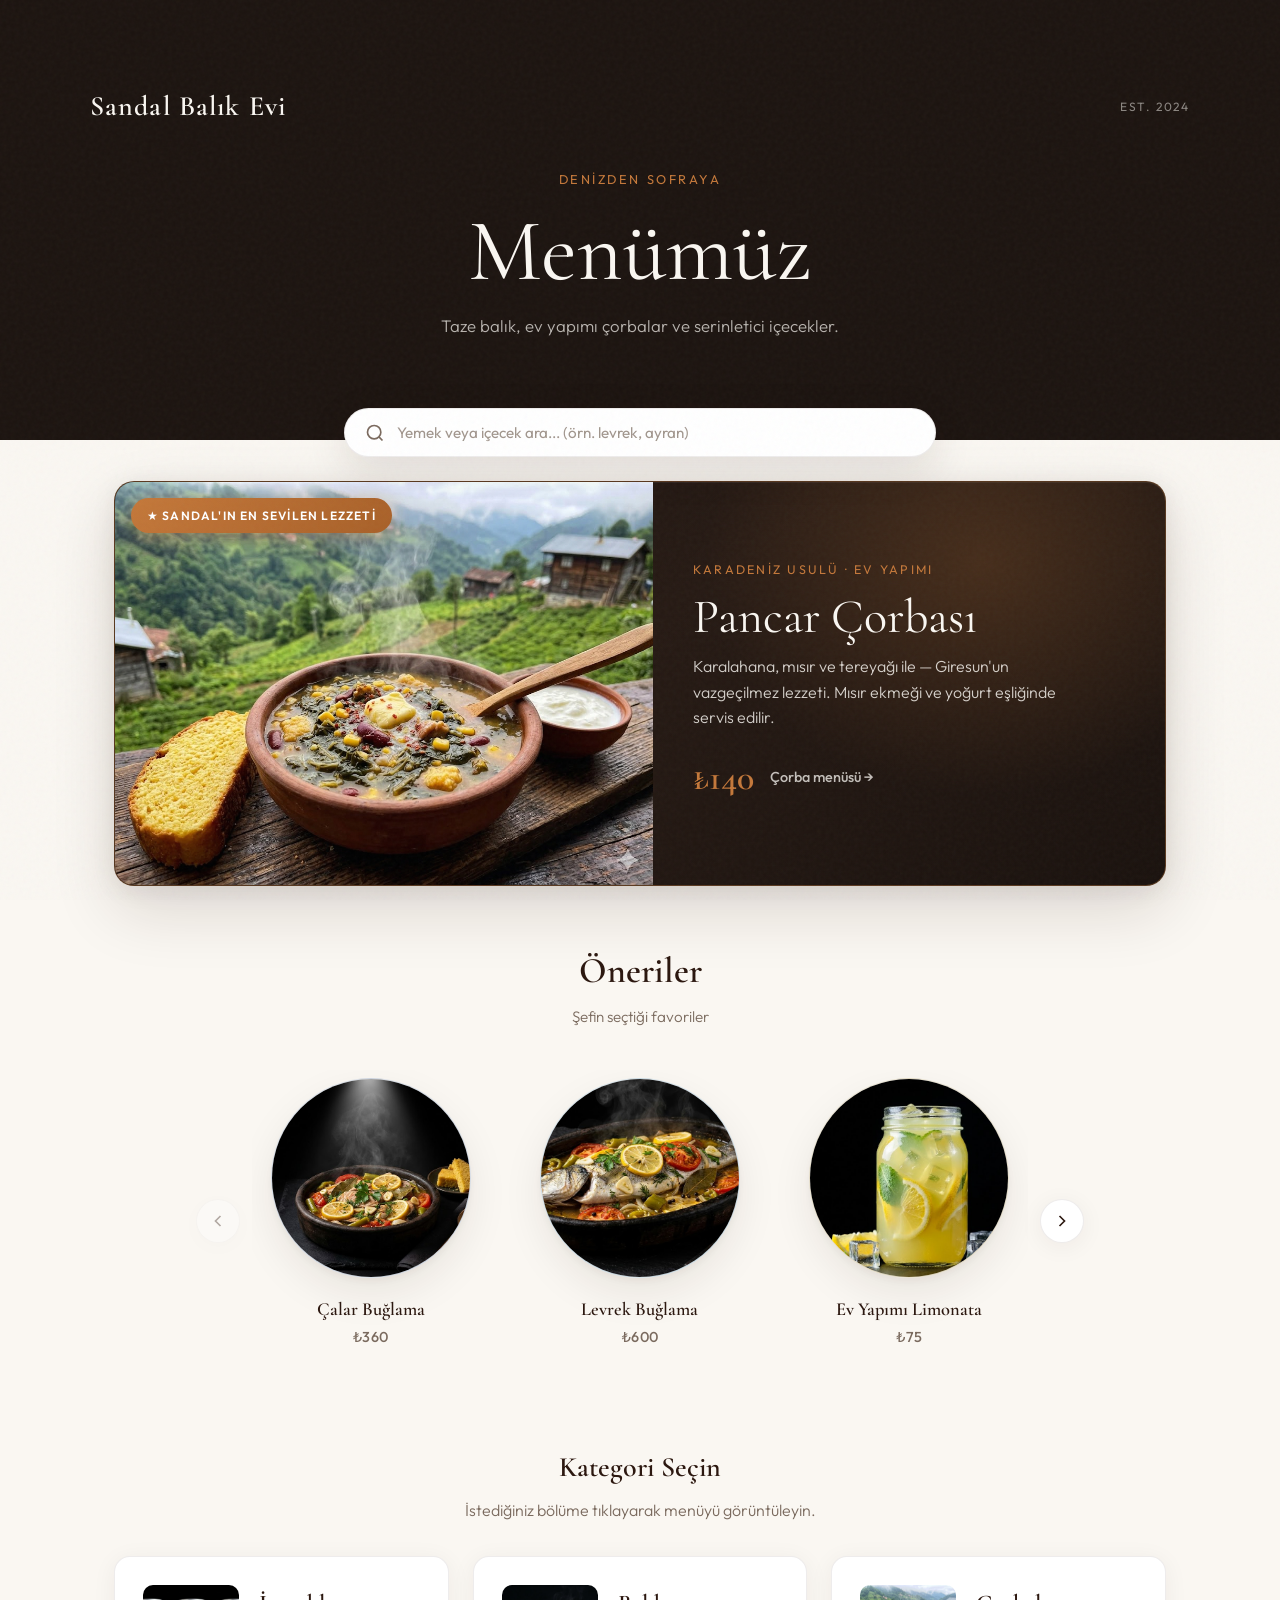
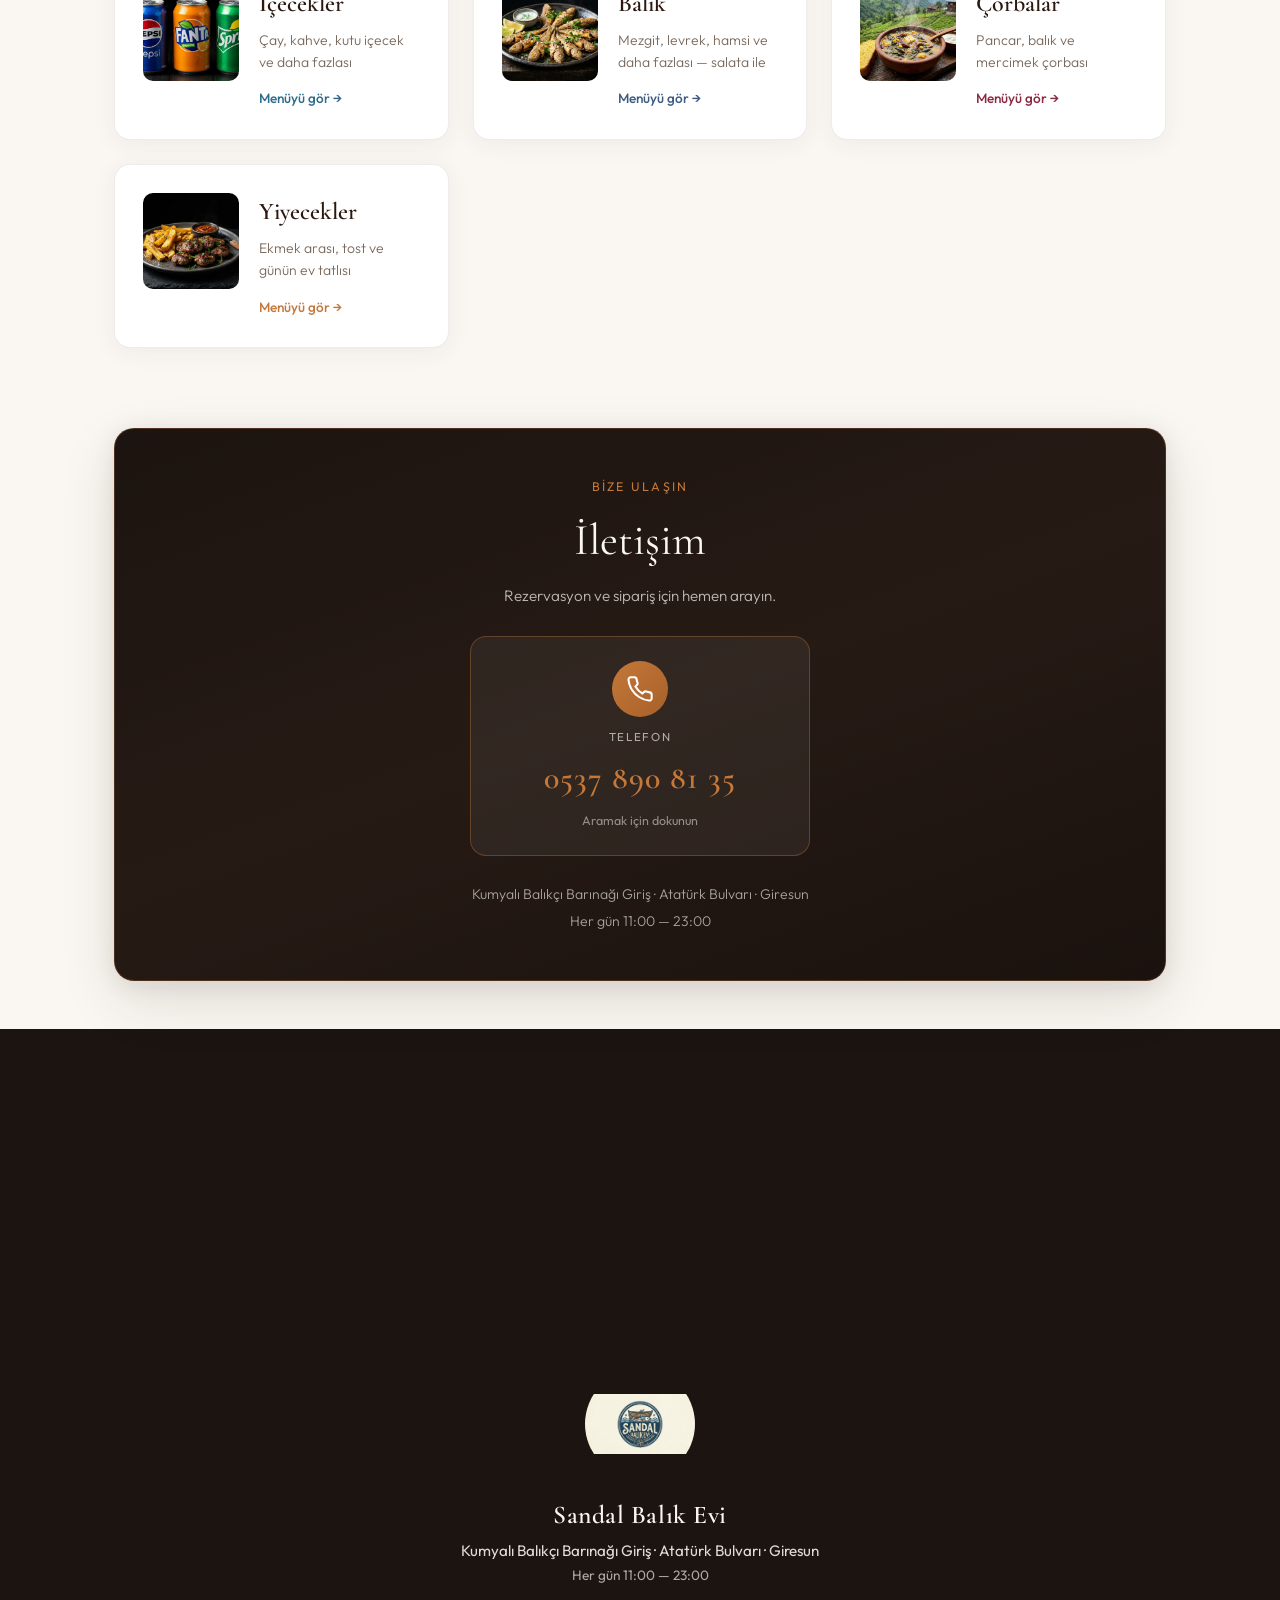
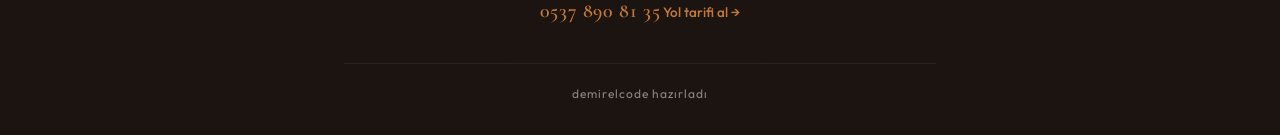
==== index.html @ d38db7f5 "Add files via upload" ====
<!DOCTYPE html>
<html lang="tr">
<head>
  <meta charset="UTF-8" />
  <meta name="viewport" content="width=device-width, initial-scale=1.0" />
  <title>Sandal Balık Evi — Menü</title>
  <link rel="preconnect" href="https://fonts.googleapis.com" />
  <link rel="preconnect" href="https://fonts.gstatic.com" crossorigin />
  <link href="https://fonts.googleapis.com/css2?family=Cormorant+Garamond:ital,wght@0,400;0,600;1,400&family=Outfit:wght@300;400;500;600&display=swap" rel="stylesheet" />
  <link rel="stylesheet" href="styles.css" />
</head>
<body class="home-page">
  <div class="grain"></div>

  <header class="hero hero-home">
    <img class="media-bg" src="images/hero/menu.jpg" alt="" loading="eager" onerror="this.remove()" />
    <div class="media-overlay hero-overlay"></div>
    <nav class="nav">
      <span class="logo">Sandal Balık Evi</span>
      <span class="nav-tag">Est. 2024</span>
    </nav>
    <div class="hero-content">
      <p class="hero-eyebrow">Denizden sofraya</p>
      <h1>Menümüz</h1>
      <p class="hero-desc">Taze balık, ev yapımı çorbalar ve serinletici içecekler.</p>
    </div>
  </header>

  <main>
    <section class="search-section">
      <div class="search-wrap">
        <svg class="search-icon" width="20" height="20" viewBox="0 0 24 24" fill="none" stroke="currentColor" stroke-width="2">
          <circle cx="11" cy="11" r="8"/><path d="m21 21-4.3-4.3"/>
        </svg>
        <input
          type="search"
          id="menuSearch"
          class="search-input"
          placeholder="Yemek veya içecek ara... (örn. levrek, ayran)"
          autocomplete="off"
        />
        <button type="button" class="search-clear" id="searchClear" aria-label="Aramayı temizle" hidden>✕</button>
      </div>
      <div class="search-results" id="searchResults" hidden></div>
    </section>

    <section class="featured-spotlight animate-on-scroll" id="featuredSpotlight">
      <a href="corba.html" class="featured-spotlight-link">
        <div class="featured-spotlight-inner">
          <div class="featured-spotlight-glow" aria-hidden="true"></div>
          <div class="featured-spotlight-media">
            <img src="images/corba/pancar.png" alt="Pancar Çorbası" loading="lazy" />
            <span class="featured-badge">★ Sandal'ın En Sevilen Lezzeti</span>
          </div>
          <div class="featured-spotlight-content">
            <p class="featured-eyebrow">Karadeniz usulü · ev yapımı</p>
            <h2>Pancar Çorbası</h2>
            <p class="featured-desc">Karalahana, mısır ve tereyağı ile — Giresun'un vazgeçilmez lezzeti. Mısır ekmeği ve yoğurt eşliğinde servis edilir.</p>
            <div class="featured-meta">
              <span class="featured-price">₺140</span>
              <span class="featured-cta">Çorba menüsü →</span>
            </div>
          </div>
        </div>
      </a>
    </section>

    <section class="carousel-section" id="homeContent">
      <div class="carousel-header">
        <h2>Öneriler</h2>
        <p>Şefin seçtiği favoriler</p>
      </div>

      <div class="carousel">
        <button type="button" class="carousel-btn carousel-prev" id="carouselPrev" aria-label="Önceki">
          <svg width="20" height="20" viewBox="0 0 24 24" fill="none" stroke="currentColor" stroke-width="2"><path d="m15 18-6-6 6-6"/></svg>
        </button>

        <div class="carousel-viewport">
          <div class="carousel-track" id="carouselTrack">
            <a href="balik.html" class="carousel-item">
              <div class="carousel-photo" style="--accent: #3D5A80;">
                <img src="images/oneriler/calar-buglama.png" alt="Çalar Buğlama" loading="lazy" />
              </div>
              <h3>Çalar Buğlama</h3>
              <p class="carousel-price">₺360</p>
            </a>

            <a href="balik.html" class="carousel-item">
              <div class="carousel-photo" style="--accent: #2E6B8A;">
                <img src="images/oneriler/levrek-buglama.png" alt="Levrek Buğlama" loading="lazy" />
              </div>
              <h3>Levrek Buğlama</h3>
              <p class="carousel-price">₺600</p>
            </a>

            <a href="icecekler.html" class="carousel-item">
              <div class="carousel-photo" style="--accent: #8B6914;">
                <img src="images/oneriler/limonata.png" alt="Ev Yapımı Limonata" loading="lazy" />
              </div>
              <h3>Ev Yapımı Limonata</h3>
              <p class="carousel-price">₺75</p>
            </a>

            <a href="corba.html" class="carousel-item">
              <div class="carousel-photo" style="--accent: #8B2942;">
                <img src="images/oneriler/pancar-corbasi.png" alt="Pancar Çorbası" loading="lazy" />
              </div>
              <h3>Pancar Çorbası</h3>
              <p class="carousel-price">₺140</p>
            </a>

            <a href="balik.html" class="carousel-item">
              <div class="carousel-photo" style="--accent: #6B4226;">
                <img src="images/oneriler/hamsi-boregi.png" alt="Hamsi Böreği" loading="lazy" />
              </div>
              <h3>Hamsi Böreği</h3>
            </a>
          </div>
        </div>

        <button type="button" class="carousel-btn carousel-next" id="carouselNext" aria-label="Sonraki">
          <svg width="20" height="20" viewBox="0 0 24 24" fill="none" stroke="currentColor" stroke-width="2"><path d="m9 18 6-6-6-6"/></svg>
        </button>
      </div>
    </section>

    <section class="section-intro" id="categoryIntro">
      <h2>Kategori Seçin</h2>
      <p>İstediğiniz bölüme tıklayarak menüyü görüntüleyin.</p>
    </section>

    <section class="category-grid" id="categoryGrid">
      <a href="icecekler.html" class="category-card" style="--accent: #2E6B8A;">
        <div class="category-photo">
          <img src="images/icecekler/kutu-icecek.png" alt="" loading="lazy" />
        </div>
        <div class="category-info">
          <h2>İçecekler</h2>
          <p>Çay, kahve, kutu içecek ve daha fazlası</p>
          <span class="category-link">Menüyü gör →</span>
        </div>
      </a>

      <a href="balik.html" class="category-card" style="--accent: #3D5A80;">
        <div class="category-photo">
          <img src="images/kategori/balik.jpg" alt="" loading="lazy" onerror="this.src='images/mezgit.png'" />
        </div>
        <div class="category-info">
          <h2>Balık</h2>
          <p>Mezgit, levrek, hamsi ve daha fazlası — salata ile</p>
          <span class="category-link">Menüyü gör →</span>
        </div>
      </a>

      <a href="corba.html" class="category-card" style="--accent: #8B2942;">
        <div class="category-photo">
          <img src="images/corba/pancar.png" alt="" loading="lazy" />
        </div>
        <div class="category-info">
          <h2>Çorbalar</h2>
          <p>Pancar, balık ve mercimek çorbası</p>
          <span class="category-link">Menüyü gör →</span>
        </div>
      </a>

      <a href="yiyecekler.html" class="category-card" style="--accent: #C4783A;">
        <div class="category-photo">
          <img src="images/yiyecekler/kofte-ekmek.png" alt="" loading="lazy" />
        </div>
        <div class="category-info">
          <h2>Yiyecekler</h2>
          <p>Ekmek arası, tost ve günün ev tatlısı</p>
          <span class="category-link">Menüyü gör →</span>
        </div>
      </a>
    </section>

    <section class="contact-section animate-on-scroll" id="contactSection">
      <div class="contact-inner">
        <p class="contact-eyebrow">Bize ulaşın</p>
        <h2 class="contact-title">İletişim</h2>
        <p class="contact-desc">Rezervasyon ve sipariş için hemen arayın.</p>

        <a href="tel:+905378908135" class="contact-phone-card">
          <span class="contact-phone-icon" aria-hidden="true">
            <svg width="28" height="28" viewBox="0 0 24 24" fill="none" stroke="currentColor" stroke-width="1.75">
              <path d="M22 16.92v3a2 2 0 0 1-2.18 2 19.79 19.79 0 0 1-8.63-3.07 19.5 19.5 0 0 1-6-6 19.79 19.79 0 0 1-3.07-8.67A2 2 0 0 1 4.11 2h3a2 2 0 0 1 2 1.72c.127.96.361 1.903.7 2.81a2 2 0 0 1-.45 2.11L8.09 9.91a16 16 0 0 0 6 6l1.27-1.27a2 2 0 0 1 2.11-.45c.907.339 1.85.573 2.81.7A2 2 0 0 1 22 16.92z"/>
            </svg>
          </span>
          <span class="contact-phone-label">Telefon</span>
          <span class="contact-phone-number">0537 890 81 35</span>
          <span class="contact-phone-hint">Aramak için dokunun</span>
        </a>

        <div class="contact-details">
          <p>Kumyalı Balıkçı Barınağı Giriş · Atatürk Bulvarı · Giresun</p>
          <p>Her gün 11:00 — 23:00</p>
        </div>
      </div>
    </section>
  </main>

  <footer class="footer">
    <div class="footer-map">
      <iframe
        src="https://maps.google.com/maps?q=Kumyal%C4%B1+Bal%C4%B1k%C3%A7%C4%B1+Bar%C4%B1na%C4%9F%C4%B1+Giri%C5%9F,+Atat%C3%BCrk+Bulvar%C4%B1,+Giresun&hl=tr&z=17&output=embed"
        allowfullscreen=""
        loading="lazy"
        referrerpolicy="no-referrer-when-downgrade"
        title="Sandal Balık Evi — Giresun Balıkçı Barınağı girişi"
      ></iframe>
    </div>
    <div class="footer-inner">
      <img src="images/sandal-logo.png" alt="Sandal Balık Evi logosu" class="footer-logo" width="110" height="110" />
      <div class="footer-details">
        <h3 class="footer-title">Sandal Balık Evi</h3>
        <p class="footer-address">Kumyalı Balıkçı Barınağı Giriş · Atatürk Bulvarı · Giresun</p>
        <p class="footer-hours">Her gün 11:00 — 23:00</p>
        <a href="tel:+905378908135" class="footer-phone">0537 890 81 35</a>
        <a
          href="https://www.google.com/maps/dir/?api=1&destination=Kumyal%C4%B1+Bal%C4%B1k%C3%A7%C4%B1+Bar%C4%B1na%C4%9F%C4%B1+Giri%C5%9F,+Atat%C3%BCrk+Bulvar%C4%B1,+Giresun&travelmode=driving"
          class="footer-map-link"
          target="_blank"
          rel="noopener noreferrer"
        >Yol tarifi al →</a>
      </div>
      <p class="footer-credit">demirelcode hazırladı</p>
    </div>
  </footer>

  <script src="animations.js"></script>
  <script src="index.js"></script>
</body>
</html>
---- styles.css ----
/* ── Design tokens ── */
:root {
  --bg: #FAF7F2;
  --bg-dark: #1C1410;
  --surface: #FFFFFF;
  --text: #2C1810;
  --text-muted: #7A6A5E;
  --accent: #C4783A;
  --accent-soft: rgba(196, 120, 58, 0.12);
  --border: rgba(44, 24, 16, 0.08);
  --radius: 16px;
  --radius-sm: 10px;
  --shadow: 0 4px 24px rgba(44, 24, 16, 0.06);
  --shadow-hover: 0 12px 40px rgba(44, 24, 16, 0.12);
  --font-display: 'Cormorant Garamond', Georgia, serif;
  --font-body: 'Outfit', system-ui, sans-serif;
  --transition: 0.3s cubic-bezier(0.4, 0, 0.2, 1);
  --hero-overlay: rgba(28, 20, 16, 0.82);
  --hero-overlay-deep: rgba(28, 20, 16, 0.92);
}

*, *::before, *::after {
  box-sizing: border-box;
  margin: 0;
  padding: 0;
}

html {
  scroll-behavior: smooth;
}

body {
  font-family: var(--font-body);
  background: var(--bg);
  color: var(--text);
  line-height: 1.6;
  min-height: 100vh;
  overflow-x: hidden;
}

/* Subtle paper texture overlay */
.grain {
  position: fixed;
  inset: 0;
  pointer-events: none;
  z-index: 9999;
  opacity: 0.035;
  background-image: url("data:image/svg+xml,%3Csvg viewBox='0 0 256 256' xmlns='http://www.w3.org/2000/svg'%3E%3Cfilter id='n'%3E%3CfeTurbulence type='fractalNoise' baseFrequency='0.85' numOctaves='4' stitchTiles='stitch'/%3E%3C/filter%3E%3Crect width='100%25' height='100%25' filter='url(%23n)'/%3E%3C/svg%3E");
}

/* ── Hero ── */
.hero {
  position: relative;
  background: var(--bg-dark);
  color: #FAF7F2;
  min-height: clamp(300px, 52vw, 440px);
  padding: 2rem 1.5rem 3.5rem;
  text-align: center;
  overflow: hidden;
  display: flex;
  flex-direction: column;
  justify-content: center;
}

.media-bg {
  position: absolute;
  inset: 0;
  width: 100%;
  height: 100%;
  object-fit: cover;
  object-position: center;
  z-index: 0;
}

.media-overlay {
  position: absolute;
  inset: 0;
  z-index: 1;
  background: linear-gradient(
    to bottom,
    var(--hero-overlay) 0%,
    var(--hero-overlay-deep) 100%
  );
  pointer-events: none;
}

.hero::before {
  content: '';
  position: absolute;
  inset: 0;
  z-index: 1;
  pointer-events: none;
  animation: heroGlow 8s ease-in-out infinite;
  background: radial-gradient(ellipse 50% 40% at 80% 20%, rgba(196, 120, 58, 0.1) 0%, transparent 60%);
}

.hero-home::before {
  display: none;
}

.nav {
  display: flex;
  justify-content: space-between;
  align-items: center;
  max-width: 1100px;
  width: 100%;
  margin: 0 auto 2.5rem;
  position: relative;
  z-index: 2;
}

.logo {
  font-family: var(--font-display);
  font-size: 1.75rem;
  font-weight: 600;
  letter-spacing: 0.04em;
}

.nav-tag {
  font-size: 0.75rem;
  letter-spacing: 0.15em;
  text-transform: uppercase;
  opacity: 0.5;
}

.hero-content {
  position: relative;
  z-index: 2;
  max-width: 600px;
  margin: 0 auto;
}

.hero-eyebrow {
  font-size: 0.8rem;
  letter-spacing: 0.2em;
  text-transform: uppercase;
  color: var(--accent);
  margin-bottom: 1rem;
}

.hero h1 {
  font-family: var(--font-display);
  font-size: clamp(3rem, 10vw, 5.5rem);
  font-weight: 400;
  line-height: 1.05;
  margin-bottom: 1rem;
}

.hero-desc {
  font-size: 1.05rem;
  font-weight: 300;
  opacity: 0.7;
  max-width: 400px;
  margin: 0 auto;
}

.hero-scroll {
  position: absolute;
  bottom: 1.5rem;
  left: 50%;
  transform: translateX(-50%);
  font-size: 0.75rem;
  letter-spacing: 0.1em;
  opacity: 0.4;
  animation: bounce 2s ease-in-out infinite;
}

.hero-home {
  padding-bottom: 3rem;
  background: var(--bg-dark);
}

.hero-home .media-bg {
  opacity: 0.32;
  filter: brightness(0.55);
}

.hero-overlay {
  background: linear-gradient(
    to bottom,
    var(--hero-overlay) 0%,
    var(--hero-overlay-deep) 100%
  );
}

/* ── Search ── */
.search-section {
  max-width: 640px;
  margin: -2rem auto 0;
  padding: 0 1.5rem;
  position: relative;
  z-index: 10;
}

.search-wrap {
  display: flex;
  align-items: center;
  gap: 0.75rem;
  background: var(--surface);
  border: 1px solid var(--border);
  border-radius: 100px;
  padding: 0.85rem 1.25rem;
  box-shadow: var(--shadow-hover);
  transition: var(--transition);
}

.search-wrap:focus-within {
  border-color: var(--accent);
  box-shadow: 0 8px 32px rgba(196, 120, 58, 0.15);
}

.search-icon {
  flex-shrink: 0;
  color: var(--text-muted);
}

.search-input {
  flex: 1;
  border: none;
  outline: none;
  font-family: var(--font-body);
  font-size: 0.95rem;
  color: var(--text);
  background: transparent;
}

.search-input::placeholder {
  color: var(--text-muted);
  opacity: 0.7;
}

.search-clear {
  flex-shrink: 0;
  width: 28px;
  height: 28px;
  border: none;
  border-radius: 50%;
  background: var(--accent-soft);
  color: var(--accent);
  font-size: 0.75rem;
  cursor: pointer;
  transition: var(--transition);
}

.search-clear:hover {
  background: var(--accent);
  color: #fff;
}

.search-results {
  margin-top: 0.75rem;
  background: var(--surface);
  border: 1px solid var(--border);
  border-radius: var(--radius);
  box-shadow: var(--shadow-hover);
  overflow: hidden;
  max-height: 360px;
  overflow-y: auto;
  animation: slideDown 0.35s cubic-bezier(0.4, 0, 0.2, 1);
}

.search-result-item {
  display: flex;
  align-items: center;
  gap: 1rem;
  padding: 1rem 1.25rem;
  text-decoration: none;
  color: inherit;
  border-bottom: 1px solid var(--border);
  transition: var(--transition);
  animation: fadeInUp 0.4s cubic-bezier(0.4, 0, 0.2, 1) backwards;
}

.search-result-item:last-child {
  border-bottom: none;
}

.search-result-item:hover {
  background: var(--accent-soft);
}

.search-result-icon {
  font-size: 1.75rem;
  flex-shrink: 0;
}

.search-result-info {
  flex: 1;
  min-width: 0;
}

.search-result-info strong {
  display: block;
  font-weight: 500;
  margin-bottom: 0.15rem;
}

.search-result-info span {
  display: block;
  font-size: 0.8rem;
  color: var(--text-muted);
  white-space: nowrap;
  overflow: hidden;
  text-overflow: ellipsis;
}

.search-result-price {
  font-weight: 600;
  color: var(--accent);
  white-space: nowrap;
}

.search-empty {
  padding: 1.5rem;
  text-align: center;
  color: var(--text-muted);
  font-size: 0.9rem;
}

/* ── Carousel (Starbucks-style) ── */
.carousel-section {
  padding: 3rem 0 2rem;
  overflow: hidden;
}

.carousel-header {
  text-align: center;
  max-width: 600px;
  margin: 0 auto 2.5rem;
  padding: 0 1.5rem;
}

.carousel-header h2 {
  font-family: var(--font-display);
  font-size: clamp(1.75rem, 4vw, 2.25rem);
  font-weight: 600;
  margin-bottom: 0.35rem;
}

.carousel-header p {
  font-size: 0.95rem;
  color: var(--text-muted);
  font-weight: 300;
}

.carousel {
  display: flex;
  align-items: center;
  justify-content: center;
  gap: 0.75rem;
  max-width: 920px;
  margin: 0 auto;
  padding: 0 1rem;
}

.carousel-viewport {
  flex: 1;
  overflow: hidden;
  min-width: 0;
}

.carousel-track {
  --carousel-gap: 2rem;
  --visible-count: 3;
  display: flex;
  gap: var(--carousel-gap);
  overflow-x: auto;
  scroll-snap-type: x mandatory;
  scroll-behavior: smooth;
  -webkit-overflow-scrolling: touch;
  scrollbar-width: none;
  padding: 0.5rem 0 1.5rem;
}

.carousel-track::-webkit-scrollbar {
  display: none;
}

.carousel-item {
  flex: 0 0 calc((100% - (var(--visible-count) - 1) * var(--carousel-gap)) / var(--visible-count));
  scroll-snap-align: start;
  text-align: center;
  text-decoration: none;
  color: inherit;
  min-width: 0;
}

.carousel-item:hover .carousel-photo {
  animation: none;
  transform: scale(1.08);
  box-shadow:
    0 6px 12px rgba(44, 24, 16, 0.06),
    0 20px 48px rgba(44, 24, 16, 0.12);
}

.carousel-photo {
  width: 100%;
  max-width: clamp(130px, 28vw, 200px);
  aspect-ratio: 1;
  margin: 0 auto 1.25rem;
  border-radius: 50%;
  overflow: hidden;
  border: 1px solid color-mix(in srgb, var(--accent) 18%, transparent);
  box-shadow:
    0 4px 6px rgba(44, 24, 16, 0.04),
    0 16px 40px rgba(44, 24, 16, 0.08);
  background: linear-gradient(160deg, #fff 0%, color-mix(in srgb, var(--accent) 12%, #fff) 100%);
  transition: transform 0.45s cubic-bezier(0.4, 0, 0.2, 1), box-shadow 0.45s ease;
  animation: floatSoft 4s ease-in-out infinite;
}

.carousel-photo img {
  width: 100%;
  height: 100%;
  object-fit: cover;
  object-position: center;
  display: block;
}

.carousel-item:nth-child(even) .carousel-photo {
  animation-delay: -2s;
}

.carousel-item h3 {
  font-family: var(--font-display);
  font-size: 1.15rem;
  font-weight: 600;
  line-height: 1.25;
  margin-bottom: 0.35rem;
  padding: 0 0.25rem;
}

.carousel-price {
  font-size: 0.9rem;
  font-weight: 500;
  color: var(--text-muted);
  letter-spacing: 0.02em;
}

.carousel-btn {
  flex-shrink: 0;
  width: 44px;
  height: 44px;
  border-radius: 50%;
  border: 1px solid var(--border);
  background: var(--surface);
  color: var(--text);
  cursor: pointer;
  display: flex;
  align-items: center;
  justify-content: center;
  box-shadow: var(--shadow);
  transition: var(--transition);
}

.carousel-btn:hover {
  border-color: var(--accent);
  color: var(--accent);
  box-shadow: var(--shadow-hover);
}

.carousel-btn:disabled {
  opacity: 0.35;
  cursor: default;
  pointer-events: none;
}

@keyframes bounce {
  0%, 100% { transform: translateX(-50%) translateY(0); }
  50% { transform: translateX(-50%) translateY(6px); }
}

/* ── Home: category selection ── */
.section-intro {
  text-align: center;
  max-width: 500px;
  margin: 0 auto;
  padding: 2.5rem 1.5rem 1rem;
}

.section-intro h2 {
  font-family: var(--font-display);
  font-size: 1.75rem;
  font-weight: 600;
  margin-bottom: 0.5rem;
}

.section-intro p {
  color: var(--text-muted);
  font-weight: 300;
}

.category-grid {
  display: grid;
  grid-template-columns: repeat(auto-fit, minmax(min(100%, 280px), 1fr));
  gap: clamp(1rem, 3vw, 1.5rem);
  max-width: 1100px;
  margin: 0 auto;
  padding: 1rem clamp(1rem, 3vw, 1.5rem) 4rem;
}

.category-card {
  display: flex;
  align-items: flex-start;
  gap: 1.25rem;
  background: var(--surface);
  border-radius: var(--radius);
  padding: 1.75rem;
  border: 1px solid var(--border);
  box-shadow: var(--shadow);
  text-decoration: none;
  color: inherit;
  transition:
    transform 0.4s cubic-bezier(0.4, 0, 0.2, 1),
    box-shadow 0.4s cubic-bezier(0.4, 0, 0.2, 1),
    border-color 0.3s ease;
}

.category-card:hover {
  box-shadow: var(--shadow-hover);
  transform: translateY(-6px) scale(1.01);
  border-color: var(--accent);
}

.category-card:hover .category-photo {
  transform: scale(1.05);
}

.category-photo {
  flex-shrink: 0;
  width: clamp(72px, 20vw, 96px);
  height: clamp(72px, 20vw, 96px);
  border-radius: var(--radius-sm);
  overflow: hidden;
  background: linear-gradient(135deg, var(--accent) 0%, color-mix(in srgb, var(--accent) 60%, #000) 100%);
  transition: transform 0.4s cubic-bezier(0.4, 0, 0.2, 1);
}

.category-photo img {
  width: 100%;
  height: 100%;
  object-fit: cover;
  object-position: center;
  display: block;
}

.category-info h2 {
  font-family: var(--font-display);
  font-size: 1.5rem;
  font-weight: 600;
  margin-bottom: 0.35rem;
}

.category-info p {
  font-size: 0.875rem;
  color: var(--text-muted);
  font-weight: 300;
  margin-bottom: 0.75rem;
}

.category-link {
  font-size: 0.85rem;
  font-weight: 500;
  color: var(--accent);
}

/* ── Sub-pages header ── */
.page-header {
  position: relative;
  background: var(--bg-dark);
  color: #FAF7F2;
  min-height: clamp(220px, 40vw, 320px);
  padding: 1.5rem 1.5rem 2.5rem;
  overflow: hidden;
  display: flex;
  flex-direction: column;
  justify-content: center;
}

.page-header::before {
  display: none;
}

.page-header .media-bg {
  opacity: 0.32;
  filter: brightness(0.55);
}

.page-header .nav {
  margin-bottom: 1.5rem;
  z-index: 2;
}

.back-link {
  font-size: 0.875rem;
  color: #FAF7F2;
  text-decoration: none;
  opacity: 0.7;
  transition: var(--transition);
}

.back-link:hover {
  opacity: 1;
  color: var(--accent);
}

.page-header-content {
  position: relative;
  z-index: 2;
  text-align: center;
  max-width: 600px;
  margin: 0 auto;
}

.page-header-content h1 {
  font-family: var(--font-display);
  font-size: clamp(2.5rem, 8vw, 4rem);
  font-weight: 400;
  line-height: 1.1;
}

.page-note {
  text-align: center;
  max-width: 560px;
  margin: 0 auto;
  padding: 1.75rem 1.5rem 0.5rem;
  font-size: 0.9rem;
  color: var(--text-muted);
  font-weight: 400;
  line-height: 1.5;
  border-bottom: 1px solid var(--border);
  margin-bottom: 0.5rem;
}

.menu-section-title {
  max-width: 1100px;
  margin: 0 auto;
  padding: 2rem clamp(1rem, 3vw, 1.5rem) 0.75rem;
  font-family: var(--font-display);
  font-size: clamp(1.5rem, 4vw, 2rem);
  font-weight: 400;
  color: var(--text);
}

.menu-grid-compact {
  padding-top: 0.5rem;
}

/* ── Featured spotlight (Pancar Çorbası) ── */
.featured-spotlight {
  max-width: 1100px;
  margin: 0 auto;
  padding: 1.5rem clamp(1rem, 3vw, 1.5rem) 0.5rem;
}

.featured-spotlight-page {
  padding-top: 2rem;
}

.featured-spotlight-link {
  display: block;
  text-decoration: none;
  color: inherit;
}

.featured-spotlight-inner {
  position: relative;
  display: grid;
  grid-template-columns: minmax(0, 1.05fr) minmax(0, 1fr);
  align-items: stretch;
  background: linear-gradient(145deg, #1C1410 0%, #261a14 45%, #1a120e 100%);
  border-radius: calc(var(--radius) + 4px);
  overflow: hidden;
  border: 1px solid rgba(196, 120, 58, 0.35);
  box-shadow:
    0 4px 24px rgba(44, 24, 16, 0.08),
    0 24px 64px rgba(44, 24, 16, 0.14),
    inset 0 1px 0 rgba(255, 255, 255, 0.06);
  transition:
    transform 0.45s cubic-bezier(0.4, 0, 0.2, 1),
    box-shadow 0.45s ease,
    border-color 0.3s ease;
}

.featured-spotlight-link:hover .featured-spotlight-inner,
.featured-spotlight-page .featured-spotlight-inner:hover {
  transform: translateY(-4px);
  border-color: rgba(196, 120, 58, 0.55);
  box-shadow:
    0 8px 32px rgba(44, 24, 16, 0.1),
    0 32px 72px rgba(196, 120, 58, 0.12);
}

.featured-spotlight-glow {
  position: absolute;
  top: -40%;
  right: -10%;
  width: 55%;
  height: 120%;
  background: radial-gradient(ellipse, rgba(196, 120, 58, 0.22) 0%, transparent 68%);
  pointer-events: none;
  animation: featuredGlow 6s ease-in-out infinite;
}

@keyframes featuredGlow {
  0%, 100% { opacity: 0.5; transform: scale(1); }
  50% { opacity: 1; transform: scale(1.08); }
}

.featured-spotlight-media {
  position: relative;
  min-height: clamp(220px, 38vw, 320px);
  overflow: hidden;
}

.featured-spotlight-media img {
  width: 100%;
  height: 100%;
  object-fit: cover;
  object-position: center;
  display: block;
  transition: transform 0.6s cubic-bezier(0.4, 0, 0.2, 1);
}

.featured-spotlight-link:hover .featured-spotlight-media img,
.featured-spotlight-page .featured-spotlight-inner:hover .featured-spotlight-media img {
  transform: scale(1.05);
}

.featured-badge {
  position: absolute;
  top: 1rem;
  left: 1rem;
  display: inline-flex;
  align-items: center;
  gap: 0.35rem;
  background: linear-gradient(135deg, var(--accent) 0%, #a86028 100%);
  color: #fff;
  font-size: clamp(0.65rem, 2vw, 0.75rem);
  font-weight: 600;
  letter-spacing: 0.1em;
  text-transform: uppercase;
  padding: 0.5rem 1rem;
  border-radius: 100px;
  box-shadow: 0 4px 20px rgba(196, 120, 58, 0.45);
  animation: badgePulse 3s ease-in-out infinite;
}

@keyframes badgePulse {
  0%, 100% { box-shadow: 0 4px 20px rgba(196, 120, 58, 0.45); }
  50% { box-shadow: 0 4px 28px rgba(196, 120, 58, 0.65); }
}

.featured-spotlight-content {
  position: relative;
  z-index: 1;
  padding: clamp(1.5rem, 4vw, 2.5rem);
  color: #FAF7F2;
  display: flex;
  flex-direction: column;
  justify-content: center;
  gap: 0.65rem;
}

.featured-eyebrow {
  font-size: 0.78rem;
  letter-spacing: 0.18em;
  text-transform: uppercase;
  color: var(--accent);
  margin: 0;
}

.featured-spotlight-content h2 {
  font-family: var(--font-display);
  font-size: clamp(2rem, 5vw, 3rem);
  font-weight: 400;
  line-height: 1.1;
  margin: 0;
}

.featured-desc {
  font-size: clamp(0.9rem, 2.2vw, 1rem);
  font-weight: 300;
  line-height: 1.6;
  opacity: 0.82;
  margin: 0;
  max-width: 36ch;
}

.featured-meta {
  display: flex;
  flex-wrap: wrap;
  align-items: center;
  gap: 1rem;
  margin-top: 0.5rem;
}

.featured-price {
  font-family: var(--font-display);
  font-size: clamp(1.75rem, 4vw, 2.25rem);
  font-weight: 600;
  color: var(--accent);
}

.featured-cta {
  font-size: 0.9rem;
  font-weight: 500;
  color: #FAF7F2;
  opacity: 0.75;
  transition: opacity 0.3s ease, color 0.3s ease;
}

.featured-spotlight-link:hover .featured-cta {
  opacity: 1;
  color: var(--accent);
}

.featured-meta .tag {
  margin-top: 0;
  background: rgba(46, 94, 78, 0.35);
  color: #8fd4b8;
  border: 1px solid rgba(143, 212, 184, 0.25);
}

@media (max-width: 720px) {
  .featured-spotlight-inner {
    grid-template-columns: 1fr;
  }

  .featured-spotlight-media {
    min-height: clamp(200px, 52vw, 260px);
  }

  .featured-badge {
    top: auto;
    bottom: 1rem;
    left: 50%;
    transform: translateX(-50%);
    white-space: nowrap;
  }
}

.menu-grid {
  display: grid;
  grid-template-columns: repeat(auto-fill, minmax(min(100%, 260px), 1fr));
  gap: clamp(1rem, 3vw, 1.75rem);
  max-width: 1100px;
  margin: 0 auto;
  padding: 1rem clamp(1rem, 3vw, 1.5rem) 4rem;
}

.menu-card {
  background: var(--surface);
  border-radius: var(--radius);
  overflow: hidden;
  box-shadow: var(--shadow);
  border: 1px solid var(--border);
  transition:
    transform 0.4s cubic-bezier(0.4, 0, 0.2, 1),
    box-shadow 0.4s cubic-bezier(0.4, 0, 0.2, 1),
    border-color 0.3s ease;
}

.menu-card:hover {
  box-shadow: var(--shadow-hover);
  transform: translateY(-8px);
  border-color: rgba(196, 120, 58, 0.25);
}

.card-image {
  position: relative;
  aspect-ratio: 4 / 3;
  width: 100%;
  min-height: clamp(160px, 32vw, 240px);
  background: linear-gradient(135deg, var(--accent) 0%, color-mix(in srgb, var(--accent) 60%, #000) 100%);
  overflow: hidden;
}

.card-image img {
  width: 100%;
  height: 100%;
  object-fit: cover;
  object-position: center;
  display: block;
  transition: transform 0.45s ease;
}

.menu-card:hover .card-image img {
  transform: scale(1.06);
}

.card-body {
  padding: 1.25rem 1.5rem 1.5rem;
}

.inline-menu-link {
  color: var(--accent);
  font-weight: 500;
  text-decoration: none;
}

.inline-menu-link:hover {
  text-decoration: underline;
}

.card-icon {
  font-size: 2.5rem;
  filter: drop-shadow(0 2px 8px rgba(0,0,0,0.2));
}

.card-header {
  display: flex;
  justify-content: space-between;
  align-items: baseline;
  gap: 0.75rem;
  margin-bottom: 0.5rem;
}

.card-header h2 {
  font-family: var(--font-display);
  font-size: 1.35rem;
  font-weight: 600;
  line-height: 1.2;
}

.price {
  font-weight: 600;
  font-size: 1rem;
  color: var(--accent);
  white-space: nowrap;
}

.card-desc {
  font-size: 0.875rem;
  color: var(--text-muted);
  font-weight: 300;
  line-height: 1.5;
}

.tag {
  display: inline-block;
  margin-top: 0.75rem;
  font-size: 0.7rem;
  font-weight: 600;
  letter-spacing: 0.08em;
  text-transform: uppercase;
  padding: 0.25rem 0.6rem;
  border-radius: 100px;
  background: var(--accent-soft);
  color: var(--accent);
}

.tag-new {
  background: rgba(46, 94, 78, 0.12);
  color: #2E5E4E;
}

/* ── Contact ── */
.contact-section {
  max-width: 1100px;
  margin: 0 auto;
  padding: 1rem clamp(1rem, 3vw, 1.5rem) 3rem;
}

.contact-inner {
  text-align: center;
  background: linear-gradient(160deg, #1C1410 0%, #261a14 50%, #1a120e 100%);
  border-radius: calc(var(--radius) + 4px);
  border: 1px solid rgba(196, 120, 58, 0.28);
  padding: clamp(2rem, 5vw, 3rem) clamp(1.25rem, 4vw, 2.5rem);
  box-shadow:
    0 4px 24px rgba(44, 24, 16, 0.08),
    0 20px 56px rgba(44, 24, 16, 0.12);
}

.contact-eyebrow {
  font-size: 0.78rem;
  letter-spacing: 0.18em;
  text-transform: uppercase;
  color: var(--accent);
  margin: 0 0 0.5rem;
}

.contact-title {
  font-family: var(--font-display);
  font-size: clamp(2rem, 5vw, 2.75rem);
  font-weight: 400;
  color: #FAF7F2;
  margin: 0 0 0.5rem;
}

.contact-desc {
  font-size: 0.95rem;
  font-weight: 300;
  color: rgba(250, 247, 242, 0.72);
  margin: 0 0 1.75rem;
}

.contact-phone-card {
  display: flex;
  flex-direction: column;
  align-items: center;
  gap: 0.35rem;
  max-width: 340px;
  margin: 0 auto 1.75rem;
  padding: 1.5rem 2rem;
  background: rgba(250, 247, 242, 0.06);
  border: 1px solid rgba(196, 120, 58, 0.35);
  border-radius: var(--radius);
  text-decoration: none;
  color: #FAF7F2;
  transition:
    transform 0.35s cubic-bezier(0.4, 0, 0.2, 1),
    background 0.3s ease,
    border-color 0.3s ease,
    box-shadow 0.35s ease;
}

.contact-phone-card:hover {
  transform: translateY(-3px);
  background: rgba(196, 120, 58, 0.12);
  border-color: rgba(196, 120, 58, 0.55);
  box-shadow: 0 12px 32px rgba(196, 120, 58, 0.15);
}

.contact-phone-card:active {
  transform: translateY(-1px) scale(0.99);
}

.contact-phone-icon {
  display: flex;
  align-items: center;
  justify-content: center;
  width: 56px;
  height: 56px;
  border-radius: 50%;
  background: linear-gradient(135deg, var(--accent) 0%, #a86028 100%);
  color: #fff;
  margin-bottom: 0.35rem;
}

.contact-phone-label {
  font-size: 0.72rem;
  letter-spacing: 0.14em;
  text-transform: uppercase;
  opacity: 0.65;
}

.contact-phone-number {
  font-family: var(--font-display);
  font-size: clamp(1.6rem, 4.5vw, 2rem);
  font-weight: 600;
  letter-spacing: 0.04em;
  color: var(--accent);
}

.contact-phone-hint {
  font-size: 0.78rem;
  opacity: 0.5;
  margin-top: 0.15rem;
}

.contact-details {
  display: flex;
  flex-direction: column;
  gap: 0.35rem;
}

.contact-details p {
  margin: 0;
  font-size: 0.88rem;
  font-weight: 300;
  color: rgba(250, 247, 242, 0.62);
  line-height: 1.5;
}

/* ── Footer ── */
.footer {
  background: var(--bg-dark);
  color: #FAF7F2;
  padding: 0;
  border-top: none;
  text-align: center;
}

.footer-map {
  width: 100%;
  height: 300px;
  line-height: 0;
}

.footer-map iframe {
  width: 100%;
  height: 100%;
  display: block;
  border: 0;
  filter: saturate(0.85) brightness(0.9);
}

.footer-inner {
  max-width: 640px;
  margin: 0 auto;
  padding: 2.5rem 1.5rem 2rem;
  display: flex;
  flex-direction: column;
  align-items: center;
  gap: 1rem;
}

.footer-logo {
  width: 110px;
  height: 110px;
  object-fit: contain;
  border-radius: 50%;
}

.footer-title {
  font-family: var(--font-display);
  font-size: 1.6rem;
  font-weight: 600;
  letter-spacing: 0.02em;
  margin-bottom: 0.25rem;
}

.footer-address {
  font-size: 0.95rem;
  opacity: 0.88;
  line-height: 1.5;
}

.footer-hours {
  font-size: 0.85rem;
  opacity: 0.65;
  margin-top: 0.15rem;
}

.footer-phone {
  display: inline-block;
  margin-top: 0.5rem;
  font-family: var(--font-display);
  font-size: 1.25rem;
  font-weight: 600;
  letter-spacing: 0.03em;
  color: var(--accent);
  text-decoration: none;
  transition: opacity 0.3s ease;
}

.footer-phone:hover {
  opacity: 0.85;
}

.footer-map-link {
  display: inline-block;
  margin-top: 0.75rem;
  font-size: 0.85rem;
  font-weight: 500;
  color: var(--accent);
  text-decoration: none;
  transition: opacity 0.3s ease;
}

.footer-map-link:hover {
  opacity: 0.8;
  text-decoration: underline;
}

.footer-credit {
  margin-top: 1.25rem;
  padding-top: 1.25rem;
  border-top: 1px solid rgba(250, 247, 242, 0.12);
  width: 100%;
  font-size: 0.75rem;
  letter-spacing: 0.08em;
  text-transform: lowercase;
  opacity: 0.5;
}

/* ── Animations ── */
@keyframes fadeInUp {
  from {
    opacity: 0;
    transform: translateY(28px);
  }
  to {
    opacity: 1;
    transform: translateY(0);
  }
}

@keyframes fadeIn {
  from { opacity: 0; }
  to { opacity: 1; }
}

@keyframes slideDown {
  from {
    opacity: 0;
    transform: translateY(-12px);
  }
  to {
    opacity: 1;
    transform: translateY(0);
  }
}

@keyframes floatSoft {
  0%, 100% { transform: translateY(0); }
  50% { transform: translateY(-6px); }
}

@keyframes heroGlow {
  0%, 100% { opacity: 0.6; transform: scale(1); }
  50% { opacity: 1; transform: scale(1.05); }
}

.page-loaded .hero-content .hero-eyebrow,
.page-loaded .page-header-content .hero-eyebrow {
  animation: fadeInUp 0.7s cubic-bezier(0.4, 0, 0.2, 1) backwards;
}

.page-loaded .hero-content h1,
.page-loaded .page-header-content h1 {
  animation: fadeInUp 0.8s 0.12s cubic-bezier(0.4, 0, 0.2, 1) backwards;
}

.page-loaded .hero-desc {
  animation: fadeInUp 0.8s 0.24s cubic-bezier(0.4, 0, 0.2, 1) backwards;
}

.page-loaded .nav {
  animation: fadeIn 0.6s ease backwards;
}

.animate-on-scroll {
  opacity: 0;
  transform: translateY(32px);
  transition:
    opacity 0.65s cubic-bezier(0.4, 0, 0.2, 1),
    transform 0.65s cubic-bezier(0.4, 0, 0.2, 1);
  transition-delay: var(--anim-delay, 0s);
}

.animate-on-scroll.is-visible {
  opacity: 1;
  transform: translateY(0);
}

.back-link {
  transition: opacity 0.3s ease, color 0.3s ease, transform 0.3s ease;
}

.back-link:hover {
  transform: translateX(-4px);
}

.tag {
  transition: transform 0.3s ease, background 0.3s ease;
}

.menu-card:hover .tag {
  transform: scale(1.05);
}

.carousel-btn {
  transition: transform 0.25s ease, border-color 0.25s ease, box-shadow 0.25s ease, color 0.25s ease;
}

.carousel-btn:active:not(:disabled) {
  transform: scale(0.92);
}

@media (prefers-reduced-motion: reduce) {
  *, *::before, *::after {
    animation-duration: 0.01ms !important;
    animation-iteration-count: 1 !important;
    transition-duration: 0.01ms !important;
  }

  .animate-on-scroll {
    opacity: 1;
    transform: none;
  }
}

/* ── Responsive ── */
@media (max-width: 768px) {
  .carousel-track {
    --visible-count: 2;
    --carousel-gap: 1.5rem;
  }
}

@media (max-width: 480px) {
  .hero {
    padding-bottom: 4rem;
  }

  .hero-home {
    padding-bottom: 2.5rem;
  }

  .search-section {
    margin-top: -1.5rem;
  }

  .carousel {
    gap: 0.5rem;
    padding: 0 0.5rem;
  }

  .carousel-track {
    --visible-count: 1;
    --carousel-gap: 1.25rem;
    scroll-padding-inline: 1rem;
  }

  .carousel-item {
    flex: 0 0 72%;
    scroll-snap-align: center;
  }

  .carousel-photo {
    max-width: 180px;
  }

  .carousel-btn {
    width: 36px;
    height: 36px;
  }

  .category-grid {
    grid-template-columns: 1fr;
  }

  .menu-grid {
    grid-template-columns: 1fr;
  }
}
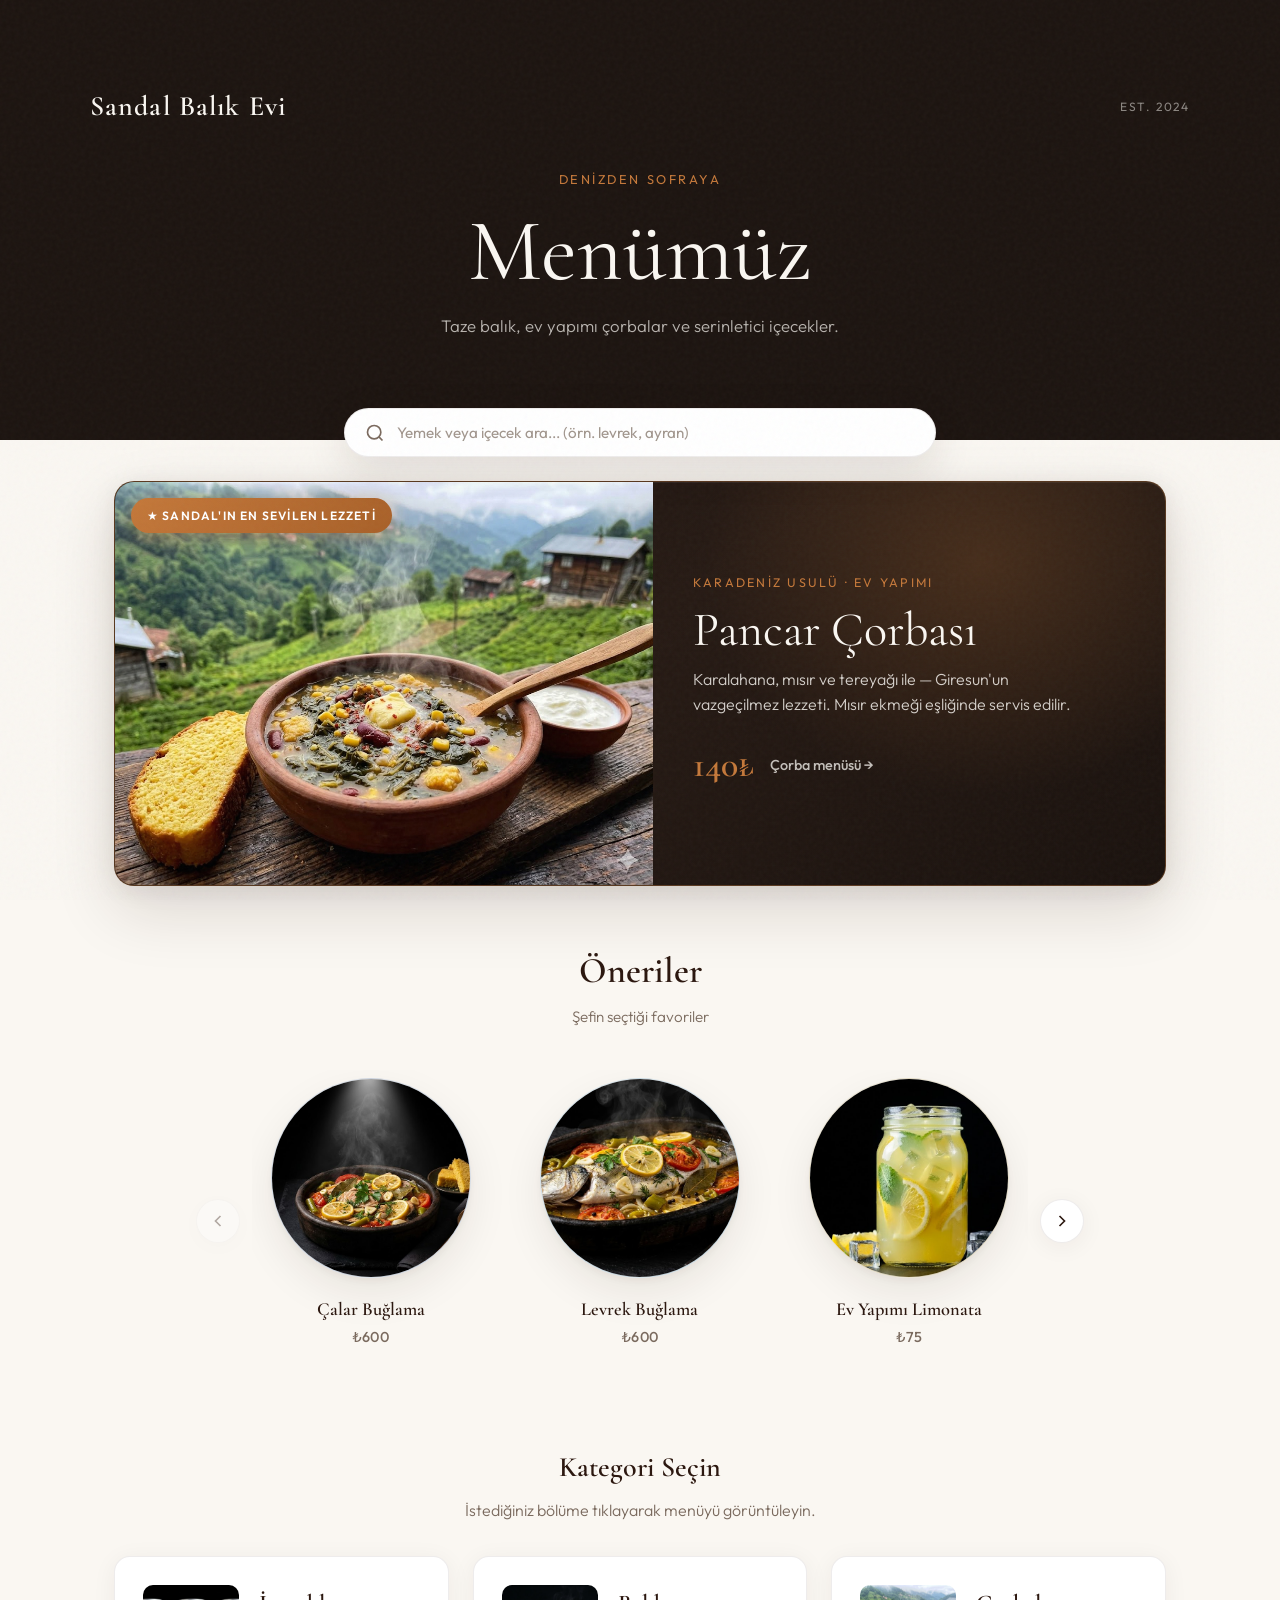
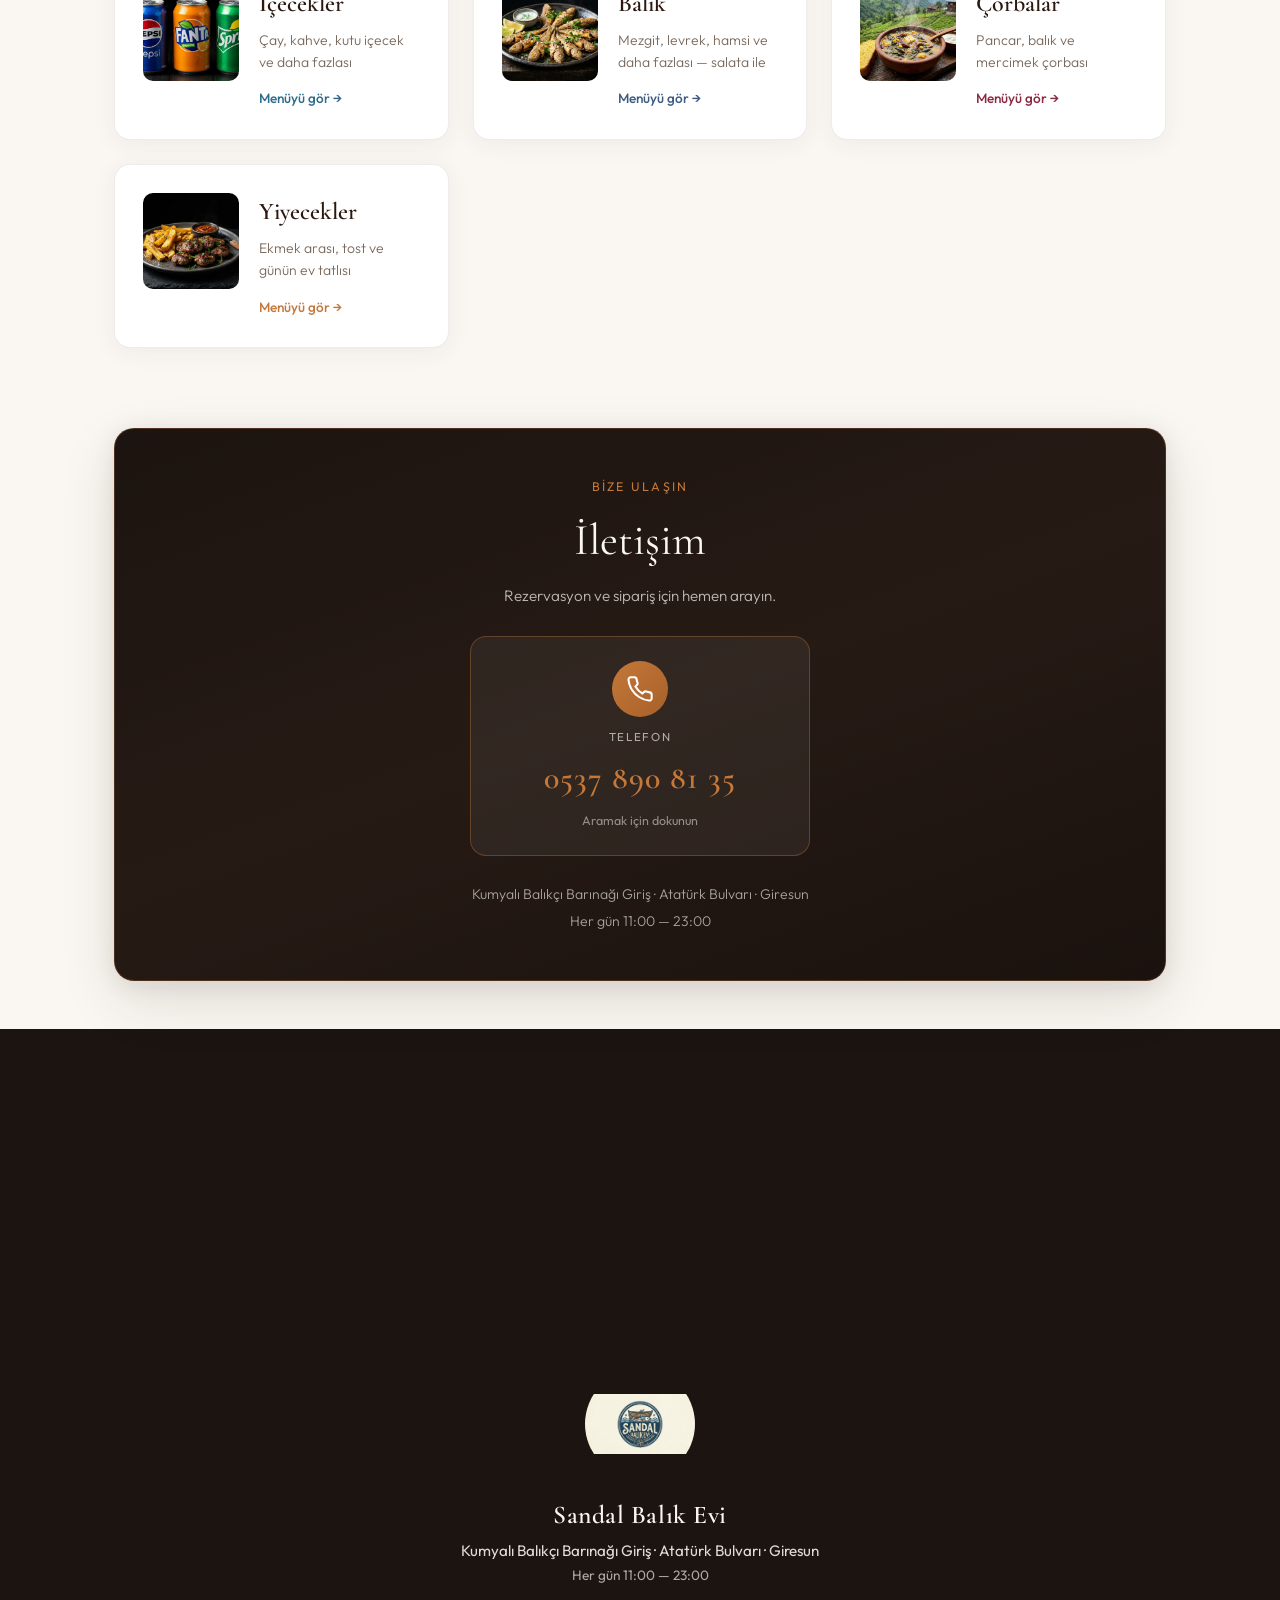
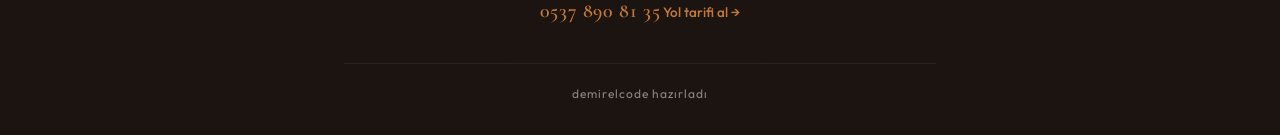
==== commit 9230a70f: "Update index.html" ====
--- a/index.html
+++ b/index.html
@@ -55,9 +55,9 @@
           <div class="featured-spotlight-content">
             <p class="featured-eyebrow">Karadeniz usulü · ev yapımı</p>
             <h2>Pancar Çorbası</h2>
-            <p class="featured-desc">Karalahana, mısır ve tereyağı ile — Giresun'un vazgeçilmez lezzeti. Mısır ekmeği ve yoğurt eşliğinde servis edilir.</p>
+            <p class="featured-desc">Karalahana, mısır ve tereyağı ile — Giresun'un vazgeçilmez lezzeti. Mısır ekmeği eşliğinde servis edilir.</p>
             <div class="featured-meta">
-              <span class="featured-price">₺140</span>
+              <span class="featured-price">140₺</span>
               <span class="featured-cta">Çorba menüsü →</span>
             </div>
           </div>
@@ -83,7 +83,7 @@
                 <img src="images/oneriler/calar-buglama.png" alt="Çalar Buğlama" loading="lazy" />
               </div>
               <h3>Çalar Buğlama</h3>
-              <p class="carousel-price">₺360</p>
+              <p class="carousel-price">₺600</p>
             </a>
 
             <a href="balik.html" class="carousel-item">
@@ -115,6 +115,7 @@
                 <img src="images/oneriler/hamsi-boregi.png" alt="Hamsi Böreği" loading="lazy" />
               </div>
               <h3>Hamsi Böreği</h3>
+             <p class="carousel-price">₺500</p>  
             </a>
           </div>
         </div>
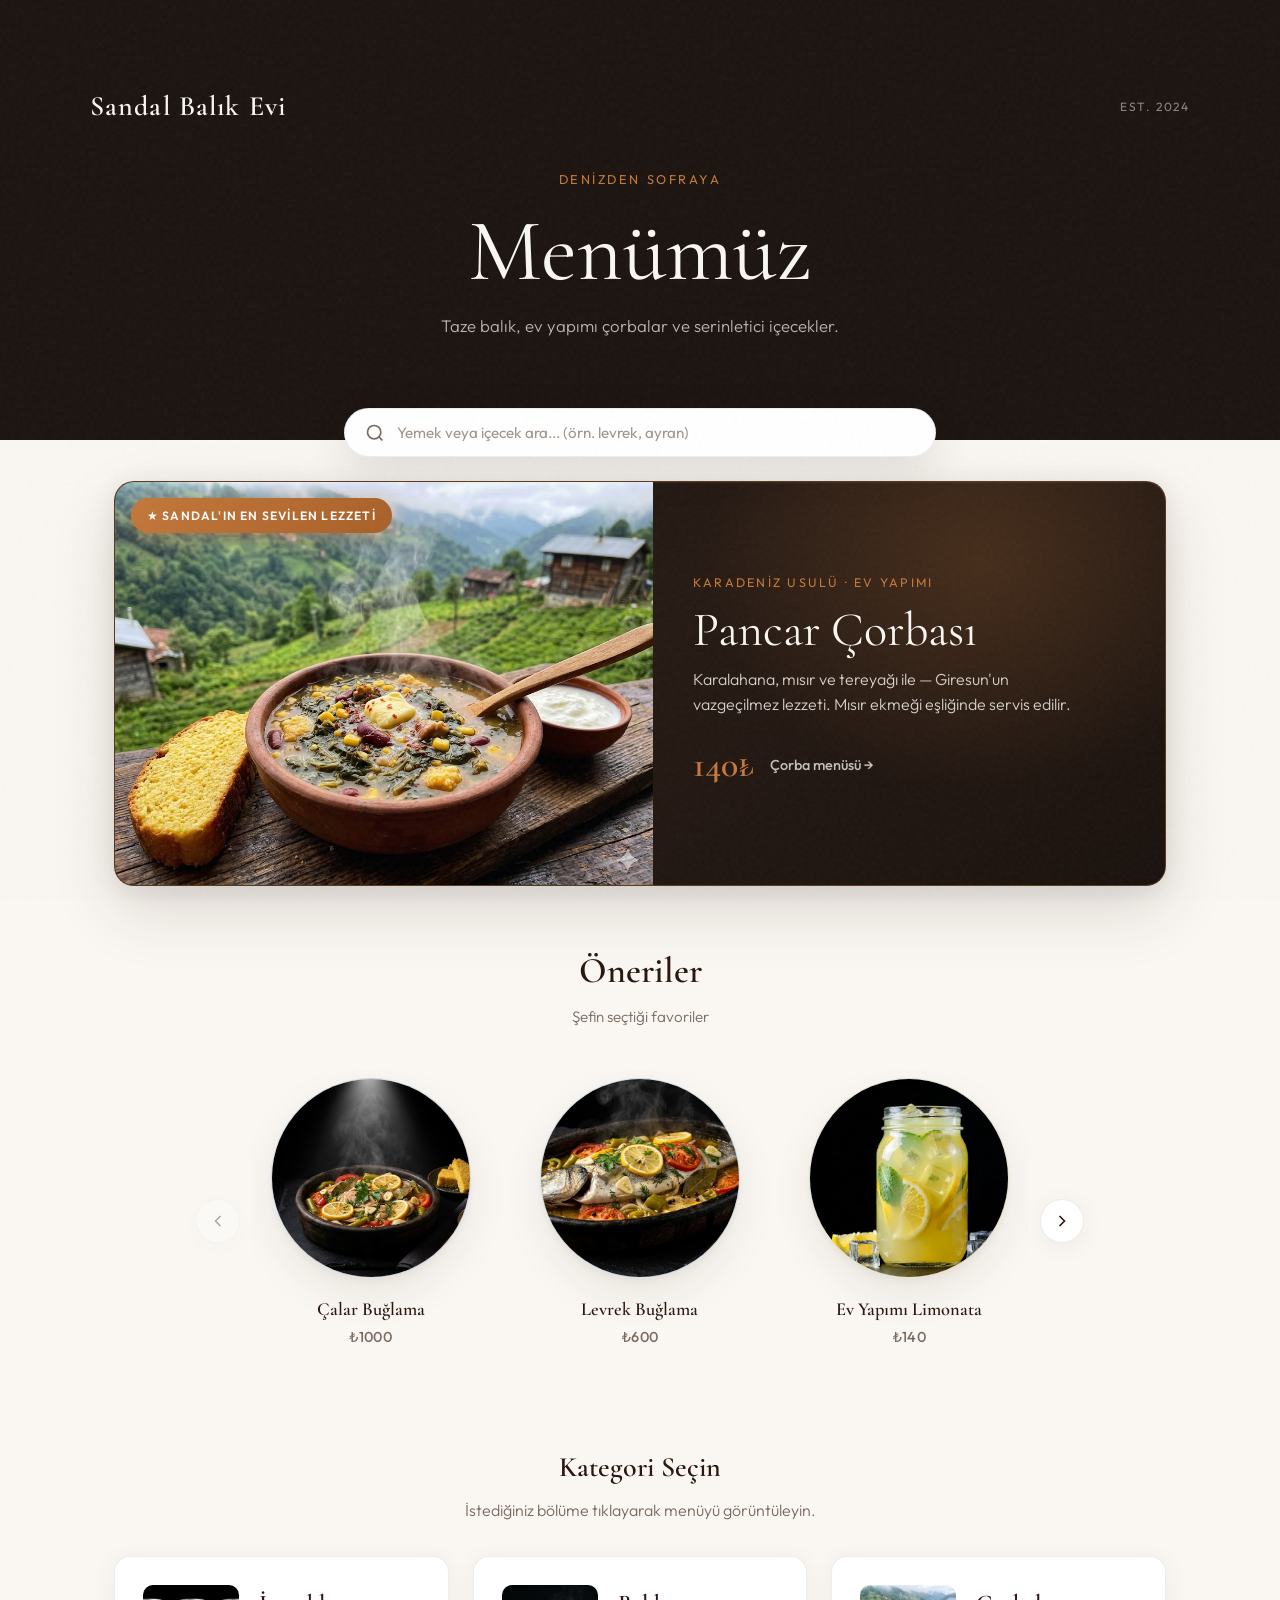
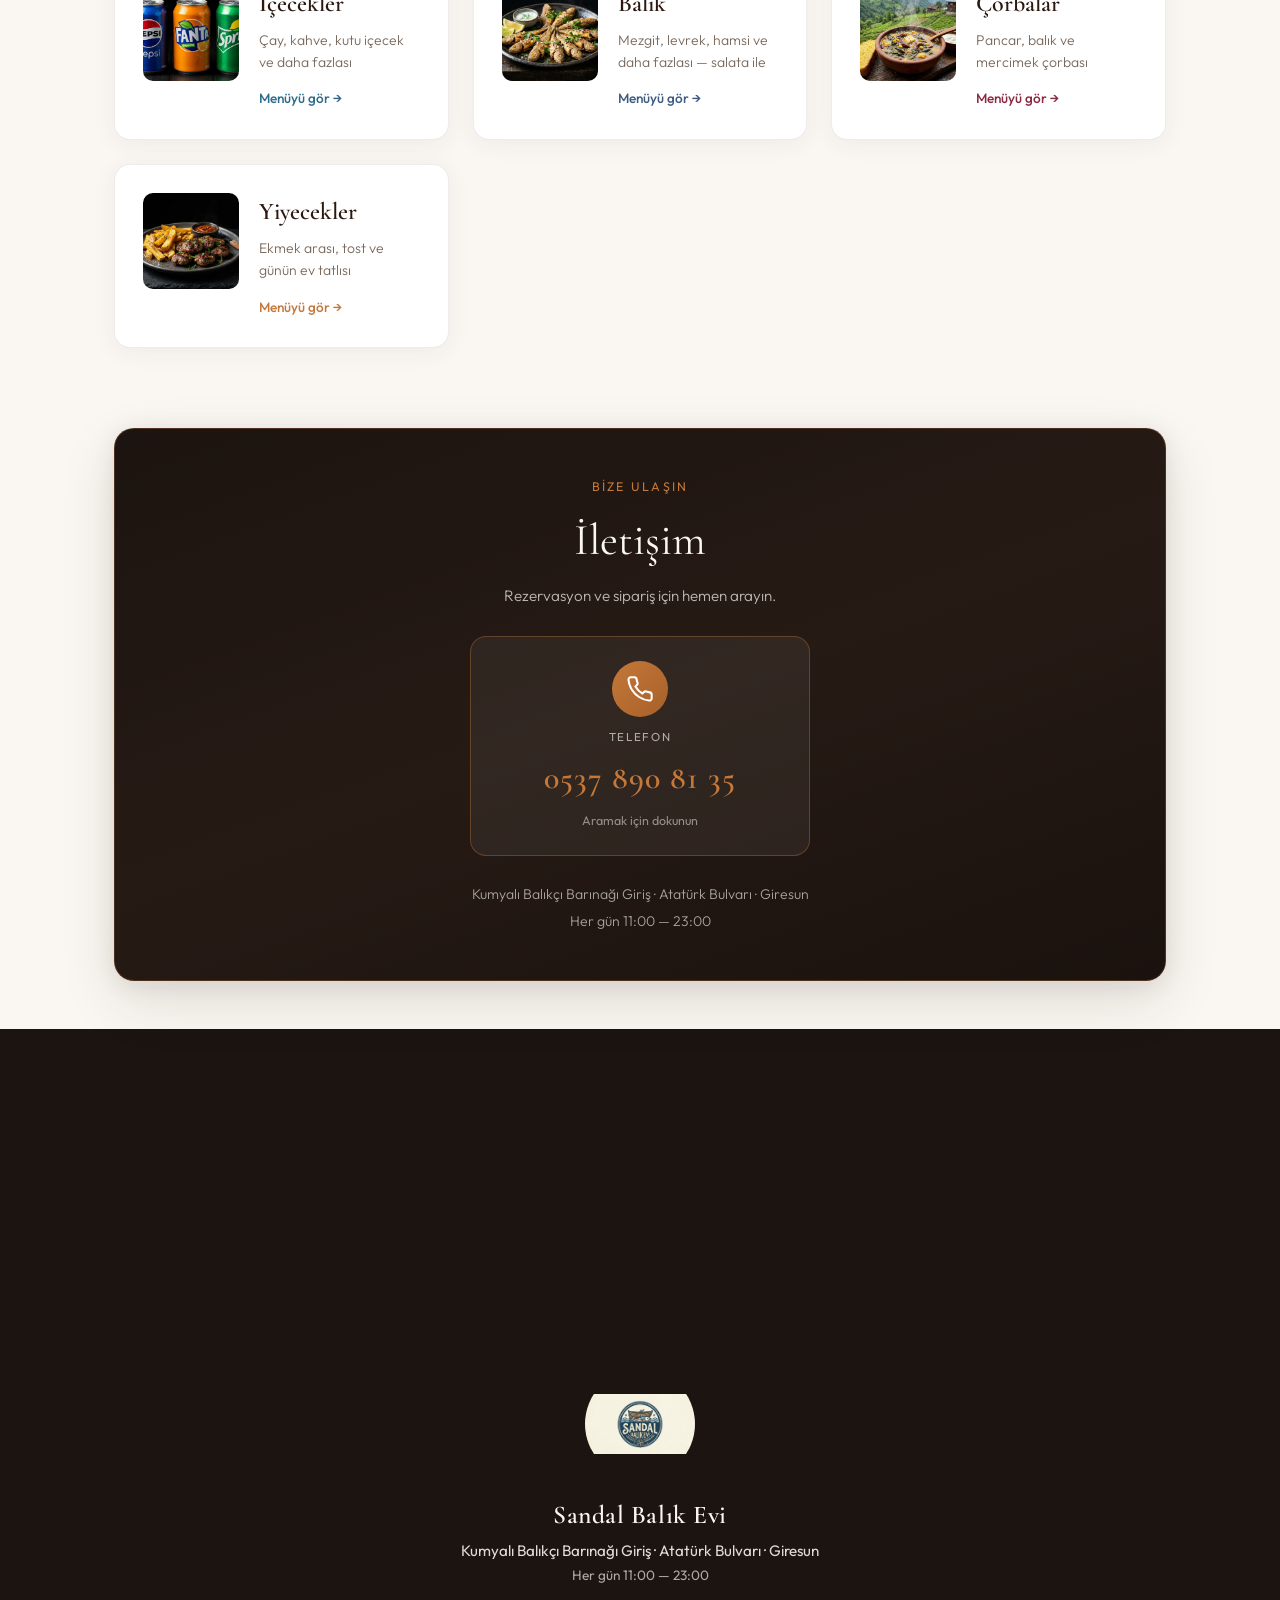
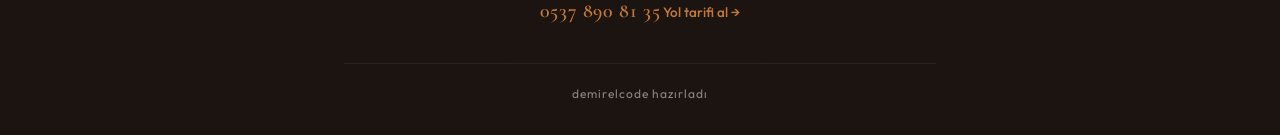
==== commit a2198ffb: "Update index.html" ====
--- a/index.html
+++ b/index.html
@@ -83,7 +83,7 @@
                 <img src="images/oneriler/calar-buglama.png" alt="Çalar Buğlama" loading="lazy" />
               </div>
               <h3>Çalar Buğlama</h3>
-              <p class="carousel-price">₺600</p>
+              <p class="carousel-price">₺1000</p>
             </a>
 
             <a href="balik.html" class="carousel-item">
@@ -99,7 +99,7 @@
                 <img src="images/oneriler/limonata.png" alt="Ev Yapımı Limonata" loading="lazy" />
               </div>
               <h3>Ev Yapımı Limonata</h3>
-              <p class="carousel-price">₺75</p>
+              <p class="carousel-price">₺140</p>
             </a>
 
             <a href="corba.html" class="carousel-item">
